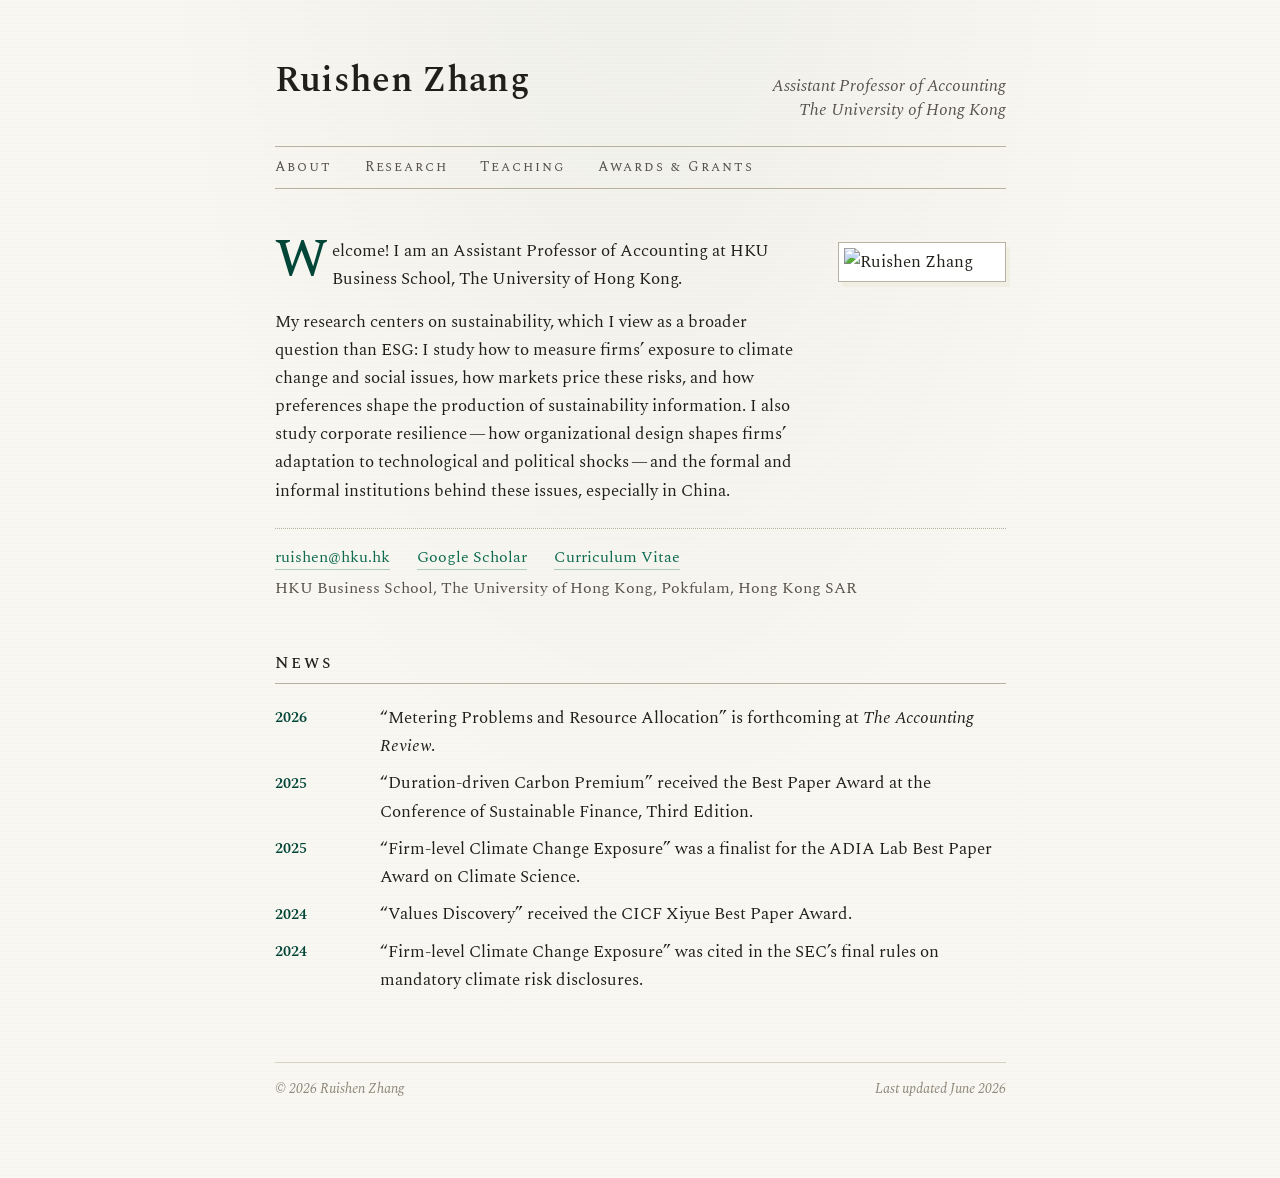
==== index.html @ 9229cea9 "Split bio onto About page; landing page now shows short first-person research summary" ====
<!DOCTYPE html>
<html lang="en">
<head>
<meta charset="utf-8">
<meta name="viewport" content="width=device-width, initial-scale=1">
<title>Ruishen Zhang — Assistant Professor of Accounting, HKU</title>
<meta name="description" content="Ruishen Zhang is an Assistant Professor of Accounting at HKU Business School, The University of Hong Kong. Research on sustainability, climate and social exposure measurement, ESG risk pricing, and corporate resilience.">
<link rel="icon" href="assets/favicon.svg" type="image/svg+xml">
<link rel="preconnect" href="https://fonts.googleapis.com">
<link rel="preconnect" href="https://fonts.gstatic.com" crossorigin>
<link href="https://fonts.googleapis.com/css2?family=Spectral:ital,wght@0,400;0,500;0,600;1,400;1,500&family=Spectral+SC:wght@400;500;600&display=swap" rel="stylesheet">
<link rel="stylesheet" href="styles.css">
</head>
<body>
<div class="sheet">

<header>
  <div class="masthead">
    <h1 class="name"><a href="index.html">Ruishen Zhang</a></h1>
    <p class="affiliation">Assistant Professor of Accounting<br>The University of Hong Kong</p>
  </div>
  <nav class="primary" aria-label="Primary">
    <a href="about.html">About</a>
    <a href="research.html">Research</a>
    <a href="teaching.html">Teaching</a>
    <a href="awards.html">Awards&nbsp;&amp;&nbsp;Grants</a>
  </nav>
</header>

<main>

<section class="block">
  <div class="lede">
    <div class="bio">
      <p class="opener">Welcome! I am an Assistant Professor of Accounting at HKU Business
      School, The University of Hong Kong.</p>

      <p>My research centers on sustainability, which I view as a broader question than ESG:
      I study how to measure firms&rsquo; exposure to climate change and social issues, how
      markets price these risks, and how preferences shape the production of sustainability
      information. I also study corporate resilience&thinsp;&mdash;&thinsp;how organizational
      design shapes firms&rsquo; adaptation to technological and political
      shocks&thinsp;&mdash;&thinsp;and the formal and informal institutions behind these
      issues, especially in China.</p>
    </div>

    <figure class="portrait">
      <img src="assets/portrait.jpg" alt="Ruishen Zhang">
    </figure>
  </div>

  <div class="contact-line">
    <span><a href="mailto:ruishen@hku.hk">ruishen@hku.hk</a></span>
    <span><a href="https://scholar.google.nl/citations?hl=en&amp;user=lLaJq9oAAAAJ" rel="noopener">Google&nbsp;Scholar</a></span>
    <span><a href="assets/Ruishen_Zhang_CV.pdf">Curriculum&nbsp;Vitae</a></span>
    <span>HKU Business School, The University of Hong Kong, Pokfulam, Hong&nbsp;Kong&nbsp;SAR</span>
  </div>
</section>

<section class="block">
  <h2>News</h2>
  <dl class="dated">
    <dt>2026</dt>
    <dd>&ldquo;Metering Problems and Resource Allocation&rdquo; is forthcoming at
      <em class="journal">The Accounting Review</em>.</dd>
    <dt>2025</dt>
    <dd>&ldquo;Duration-driven Carbon Premium&rdquo; received the Best Paper Award at the
      Conference of Sustainable Finance, Third Edition.</dd>
    <dt>2025</dt>
    <dd>&ldquo;Firm-level Climate Change Exposure&rdquo; was a finalist for the ADIA Lab Best
      Paper Award on Climate Science.</dd>
    <dt>2024</dt>
    <dd>&ldquo;Values Discovery&rdquo; received the CICF Xiyue Best Paper Award.</dd>
    <dt>2024</dt>
    <dd>&ldquo;Firm-level Climate Change Exposure&rdquo; was cited in the SEC&rsquo;s final
      rules on mandatory climate risk disclosures.</dd>
  </dl>
</section>

</main>

<footer>
  <span>&copy; 2026 Ruishen Zhang</span>
  <span>Last updated June 2026</span>
</footer>

</div>
</body>
</html>
---- styles.css ----
/* ==========================================================================
   ruishenzhang.com — editorial stylesheet
   Typeset to echo a LaTeX CV: Spectral serif, small-caps section heads,
   hairline rules, warm paper ground, HKU deep green as the single accent.
   ========================================================================== */

:root {
  --paper: #f9f7f1;
  --paper-deep: #f1eee4;
  --ink: #211f1a;
  --ink-soft: #57534a;
  --ink-faint: #8d877a;
  --green: #024638;        /* HKU deep green */
  --green-bright: #0d6b50;
  --rule: #d9d3c4;
  --rule-strong: #b9b2a0;
  --serif: "Spectral", "Palatino Linotype", Palatino, Georgia, serif;
  --caps: "Spectral SC", "Spectral", Palatino, Georgia, serif;
  --measure: 46rem;
}

* { margin: 0; padding: 0; box-sizing: border-box; }

html { font-size: 17px; }

body {
  font-family: var(--serif);
  font-weight: 400;
  color: var(--ink);
  background-color: var(--paper);
  /* faint paper grain */
  background-image:
    radial-gradient(ellipse at 50% -20%, rgba(2, 70, 56, 0.045), transparent 55%),
    repeating-linear-gradient(0deg, transparent 0 2px, rgba(33, 31, 26, 0.008) 2px 4px);
  line-height: 1.65;
  -webkit-font-smoothing: antialiased;
  text-rendering: optimizeLegibility;
}

::selection { background: var(--green); color: var(--paper); }

.sheet {
  max-width: var(--measure);
  margin: 0 auto;
  padding: 3.5rem 1.5rem 4.5rem;
}

/* ---------- masthead ------------------------------------------------- */

.masthead {
  display: flex;
  flex-wrap: wrap;
  align-items: baseline;
  justify-content: space-between;
  gap: 0.25rem 2rem;
  animation: rise 0.7s cubic-bezier(0.22, 1, 0.36, 1) both;
}

.masthead .name {
  font-size: 2.1rem;
  font-weight: 600;
  letter-spacing: 0.01em;
  line-height: 1.15;
}

.masthead .name a { color: var(--ink); text-decoration: none; }
.masthead .name a:hover { color: var(--green); }

.masthead .affiliation {
  font-style: italic;
  color: var(--ink-soft);
  font-size: 0.98rem;
  line-height: 1.45;
  text-align: right;
}

@media (max-width: 620px) {
  .masthead .affiliation { text-align: left; }
}

/* ---------- navigation ------------------------------------------------ */

nav.primary {
  margin-top: 1.4rem;
  border-top: 1px solid var(--rule-strong);
  border-bottom: 1px solid var(--rule-strong);
  padding: 0.55rem 0;
  display: flex;
  flex-wrap: wrap;
  gap: 0.2rem 1.9rem;
  animation: rise 0.7s 0.08s cubic-bezier(0.22, 1, 0.36, 1) both;
}

nav.primary a {
  font-family: var(--caps);
  font-size: 0.82rem;
  letter-spacing: 0.14em;
  text-decoration: none;
  color: var(--ink-soft);
  transition: color 0.18s ease;
}

nav.primary a:hover { color: var(--green-bright); }

nav.primary a[aria-current="page"] {
  color: var(--green);
  border-bottom: 2px solid var(--green);
  padding-bottom: 0.1rem;
}

/* ---------- sections --------------------------------------------------- */

main { display: block; }

section.block {
  margin-top: 2.8rem;
  animation: rise 0.7s cubic-bezier(0.22, 1, 0.36, 1) both;
}

section.block:nth-of-type(1) { animation-delay: 0.16s; }
section.block:nth-of-type(2) { animation-delay: 0.26s; }
section.block:nth-of-type(3) { animation-delay: 0.36s; }
section.block:nth-of-type(4) { animation-delay: 0.44s; }
section.block:nth-of-type(5) { animation-delay: 0.52s; }

h2 {
  font-family: var(--caps);
  font-weight: 500;
  font-size: 1.02rem;
  letter-spacing: 0.16em;
  color: var(--ink);
  border-bottom: 1px solid var(--rule-strong);
  padding-bottom: 0.35rem;
  margin-bottom: 1.15rem;
}

h2 .annus {
  float: right;
  font-family: var(--serif);
  font-style: italic;
  font-size: 0.85rem;
  letter-spacing: 0;
  color: var(--ink-faint);
}

/* ---------- about page ------------------------------------------------- */

.lede {
  display: flex;
  gap: 2.2rem;
  align-items: flex-start;
}

.lede .bio { flex: 1 1 auto; }

.bio p + p { margin-top: 0.9rem; }

.bio .opener::first-letter {
  font-size: 3.1em;
  line-height: 0.82;
  float: left;
  padding-right: 0.09em;
  padding-top: 0.04em;
  font-weight: 500;
  color: var(--green);
}

figure.portrait {
  flex: 0 0 168px;
  margin-top: 0.3rem;
}

figure.portrait img {
  width: 168px;
  display: block;
  border: 1px solid var(--rule-strong);
  padding: 5px;
  background: #fff;
  box-shadow: 4px 5px 0 var(--paper-deep);
}

figure.portrait .monogram {
  width: 168px;
  height: 200px;
  display: flex;
  align-items: center;
  justify-content: center;
  border: 1px solid var(--rule-strong);
  background:
    linear-gradient(150deg, rgba(2, 70, 56, 0.06), transparent 60%),
    #fff;
  box-shadow: 4px 5px 0 var(--paper-deep);
  font-family: var(--caps);
  font-size: 3rem;
  letter-spacing: 0.08em;
  color: var(--green);
}

figure.portrait figcaption {
  margin-top: 0.45rem;
  font-size: 0.78rem;
  font-style: italic;
  color: var(--ink-faint);
  text-align: center;
}

.contact-line {
  margin-top: 1.4rem;
  padding-top: 0.9rem;
  border-top: 1px dotted var(--rule-strong);
  font-size: 0.92rem;
  color: var(--ink-soft);
  display: flex;
  flex-wrap: wrap;
  gap: 0.3rem 1.6rem;
}

.contact-line a { white-space: nowrap; }

/* ---------- entries (papers, courses, awards) -------------------------- */

.entry { margin-bottom: 1.45rem; }
.entry:last-child { margin-bottom: 0; }

.entry .title {
  font-weight: 600;
  font-size: 1.02rem;
}

.entry .title a { color: var(--ink); }
.entry .title a:hover { color: var(--green-bright); }

.entry .outlet {
  font-style: italic;
  color: var(--green);
}

.entry .meta {
  color: var(--ink-soft);
  font-size: 0.95rem;
}

.entry ul.notes {
  margin: 0.35rem 0 0 1.1rem;
  list-style: none;
}

.entry ul.notes li {
  position: relative;
  font-size: 0.92rem;
  color: var(--ink-soft);
  padding-left: 0.9rem;
}

.entry ul.notes li::before {
  content: "–";
  position: absolute;
  left: 0;
  color: var(--green-bright);
}

.entry .links {
  display: inline-flex;
  gap: 0.9rem;
  margin-top: 0.15rem;
}

.entry .links a,
a.tag {
  font-family: var(--caps);
  font-size: 0.74rem;
  letter-spacing: 0.13em;
  color: var(--green-bright);
  text-decoration: none;
  border-bottom: 1px solid rgba(13, 107, 80, 0.35);
  transition: border-color 0.18s ease, color 0.18s ease;
}

.entry .links a:hover,
a.tag:hover { color: var(--green); border-bottom-color: var(--green); }

/* dated lists (news, awards, teaching) */

dl.dated { display: grid; grid-template-columns: 6.2rem 1fr; row-gap: 0.55rem; }

dl.dated dt {
  font-weight: 600;
  font-size: 0.9rem;
  color: var(--green);
  letter-spacing: 0.02em;
  padding-top: 0.08rem;
}

dl.dated dd { color: var(--ink); }
dl.dated dd .sub { display: block; font-size: 0.9rem; font-style: italic; color: var(--ink-soft); }

/* ---------- generic ----------------------------------------------------- */

a { color: var(--green-bright); text-decoration: none; border-bottom: 1px solid rgba(13, 107, 80, 0.3); transition: border-color 0.18s ease, color 0.18s ease; }
a:hover { color: var(--green); border-bottom-color: var(--green); }

nav.primary a, .masthead a { border-bottom: none; }

em.journal { color: inherit; }

footer {
  margin-top: 4rem;
  border-top: 1px solid var(--rule);
  padding-top: 0.9rem;
  font-size: 0.82rem;
  font-style: italic;
  color: var(--ink-faint);
  display: flex;
  justify-content: space-between;
  flex-wrap: wrap;
  gap: 0.5rem;
}

footer a { color: var(--ink-faint); border-bottom-color: var(--rule-strong); }
footer a:hover { color: var(--green); }

@keyframes rise {
  from { opacity: 0; transform: translateY(14px); }
  to   { opacity: 1; transform: translateY(0); }
}

@media (prefers-reduced-motion: reduce) {
  .masthead, nav.primary, section.block { animation: none; }
}

@media (max-width: 620px) {
  html { font-size: 16px; }
  .sheet { padding-top: 2.2rem; }
  .lede { flex-direction: column-reverse; }
  figure.portrait { margin: 0 auto; }
  dl.dated { grid-template-columns: 4.6rem 1fr; }
  h2 .annus { float: none; display: block; }
}
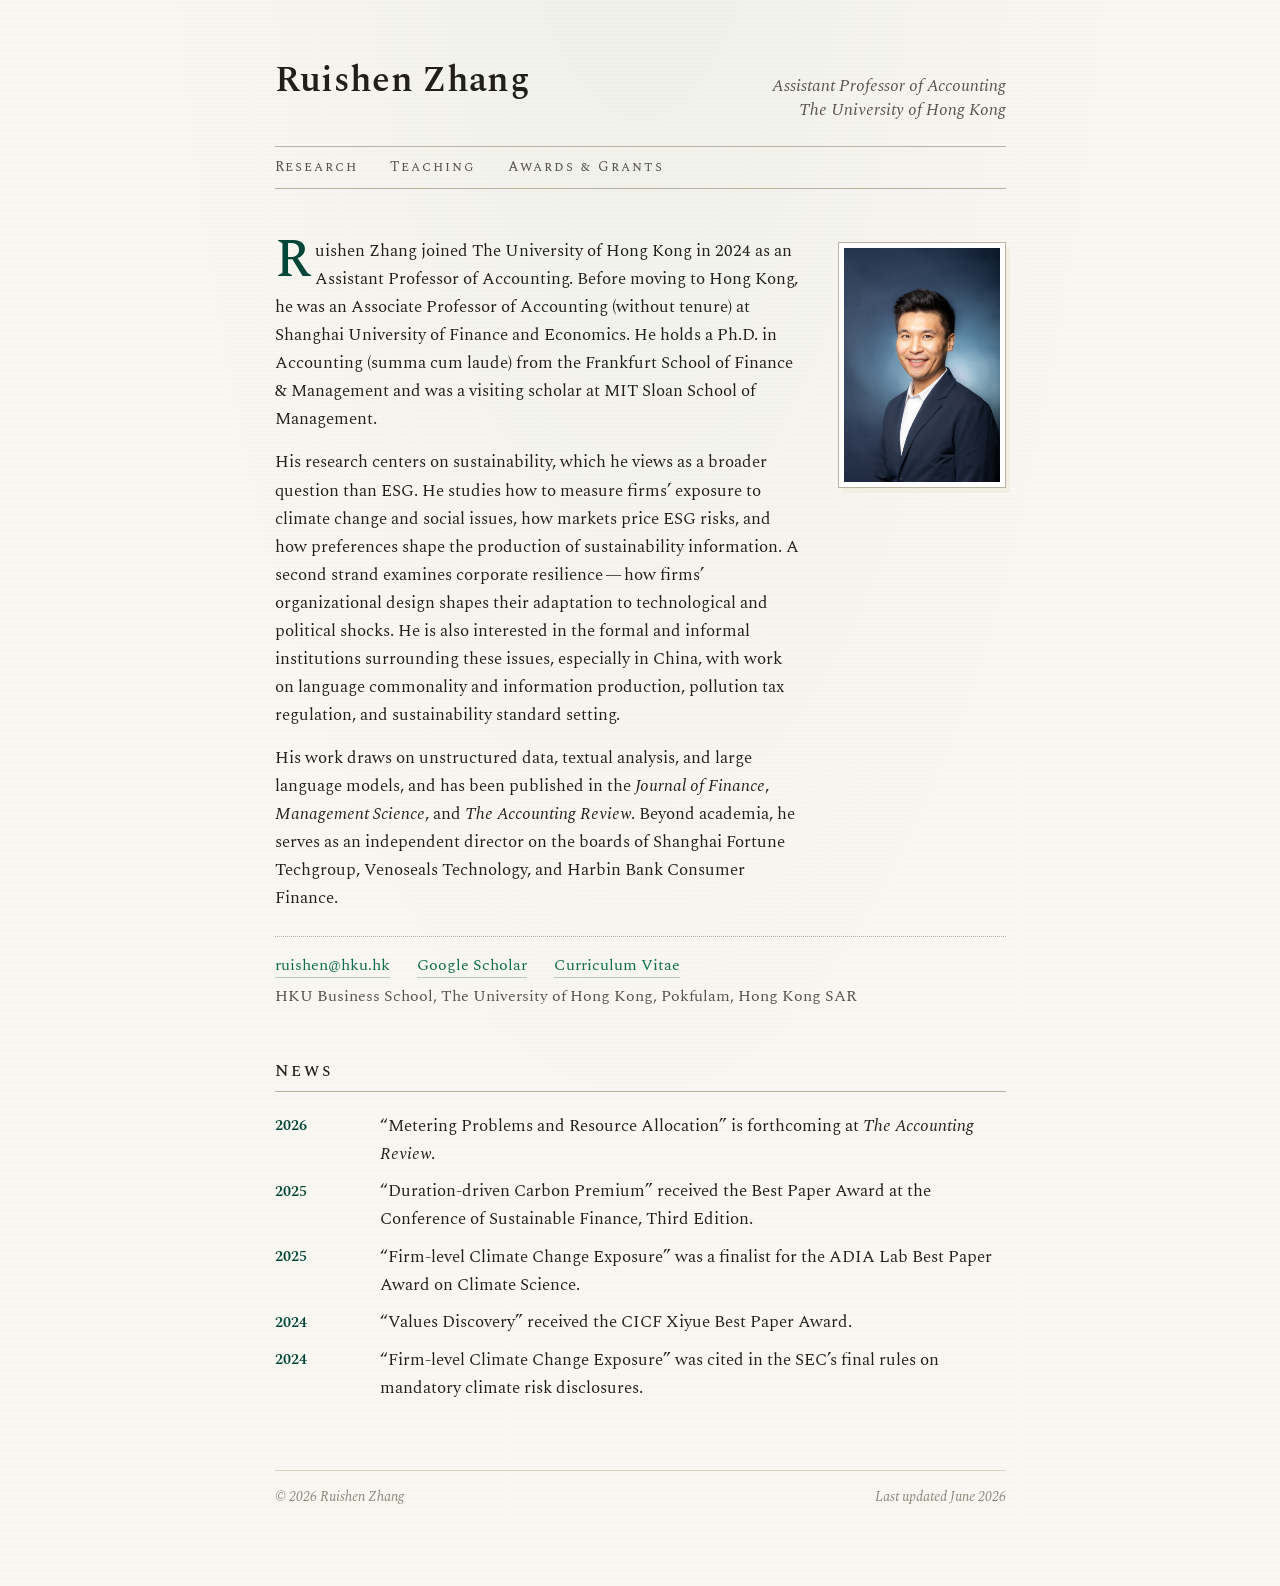
==== commit eb2c9aac: "Revise per feedback: two-line title, sharpened research summary, combined Research page with SSRN/da" ====
--- a/index.html
+++ b/index.html
@@ -20,7 +20,6 @@
     <p class="affiliation">Assistant Professor of Accounting<br>The University of Hong Kong</p>
   </div>
   <nav class="primary" aria-label="Primary">
-    <a href="about.html">About</a>
     <a href="research.html">Research</a>
     <a href="teaching.html">Teaching</a>
     <a href="awards.html">Awards&nbsp;&amp;&nbsp;Grants</a>
@@ -32,16 +31,26 @@
 <section class="block">
   <div class="lede">
     <div class="bio">
-      <p class="opener">Welcome! I am an Assistant Professor of Accounting at HKU Business
-      School, The University of Hong Kong.</p>
+      <p class="opener">Ruishen Zhang joined The University of Hong Kong in 2024 as an Assistant
+      Professor of Accounting. Before moving to Hong Kong, he was an Associate Professor of
+      Accounting (without tenure) at Shanghai University of Finance and Economics. He holds a
+      Ph.D. in Accounting (summa cum laude) from the Frankfurt School of Finance &amp; Management
+      and was a visiting scholar at MIT Sloan School of Management.</p>
 
-      <p>My research centers on sustainability, which I view as a broader question than ESG:
-      I study how to measure firms&rsquo; exposure to climate change and social issues, how
-      markets price these risks, and how preferences shape the production of sustainability
-      information. I also study corporate resilience&thinsp;&mdash;&thinsp;how organizational
-      design shapes firms&rsquo; adaptation to technological and political
-      shocks&thinsp;&mdash;&thinsp;and the formal and informal institutions behind these
-      issues, especially in China.</p>
+      <p>His research centers on sustainability, which he views as a broader question than ESG.
+      He studies how to measure firms&rsquo; exposure to climate change and social issues, how
+      markets price ESG risks, and how preferences shape the production of sustainability
+      information. A second strand examines corporate resilience&thinsp;&mdash;&thinsp;how
+      firms&rsquo; organizational design shapes their adaptation to technological and political
+      shocks. He is also interested in the formal and informal institutions surrounding these
+      issues, especially in China, with work on language commonality and information production,
+      pollution tax regulation, and sustainability standard setting.</p>
+
+      <p>His work draws on unstructured data, textual analysis, and large language models, and
+      has been published in the <em class="journal">Journal of Finance</em>,
+      <em class="journal">Management Science</em>, and <em class="journal">The Accounting
+      Review</em>. Beyond academia, he serves as an independent director on the boards of
+      Shanghai Fortune Techgroup, Venoseals Technology, and Harbin Bank Consumer Finance.</p>
     </div>
 
     <figure class="portrait">
--- a/styles.css
+++ b/styles.css
@@ -153,9 +153,9 @@
 
 .lede .bio { flex: 1 1 auto; }
 
-.bio p + p { margin-top: 0.9rem; }
-
-.bio .opener::first-letter {
+.lede .bio p + p { margin-top: 0.9rem; }
+
+.lede .bio .opener::first-letter {
   font-size: 3.1em;
   line-height: 0.82;
   float: left;
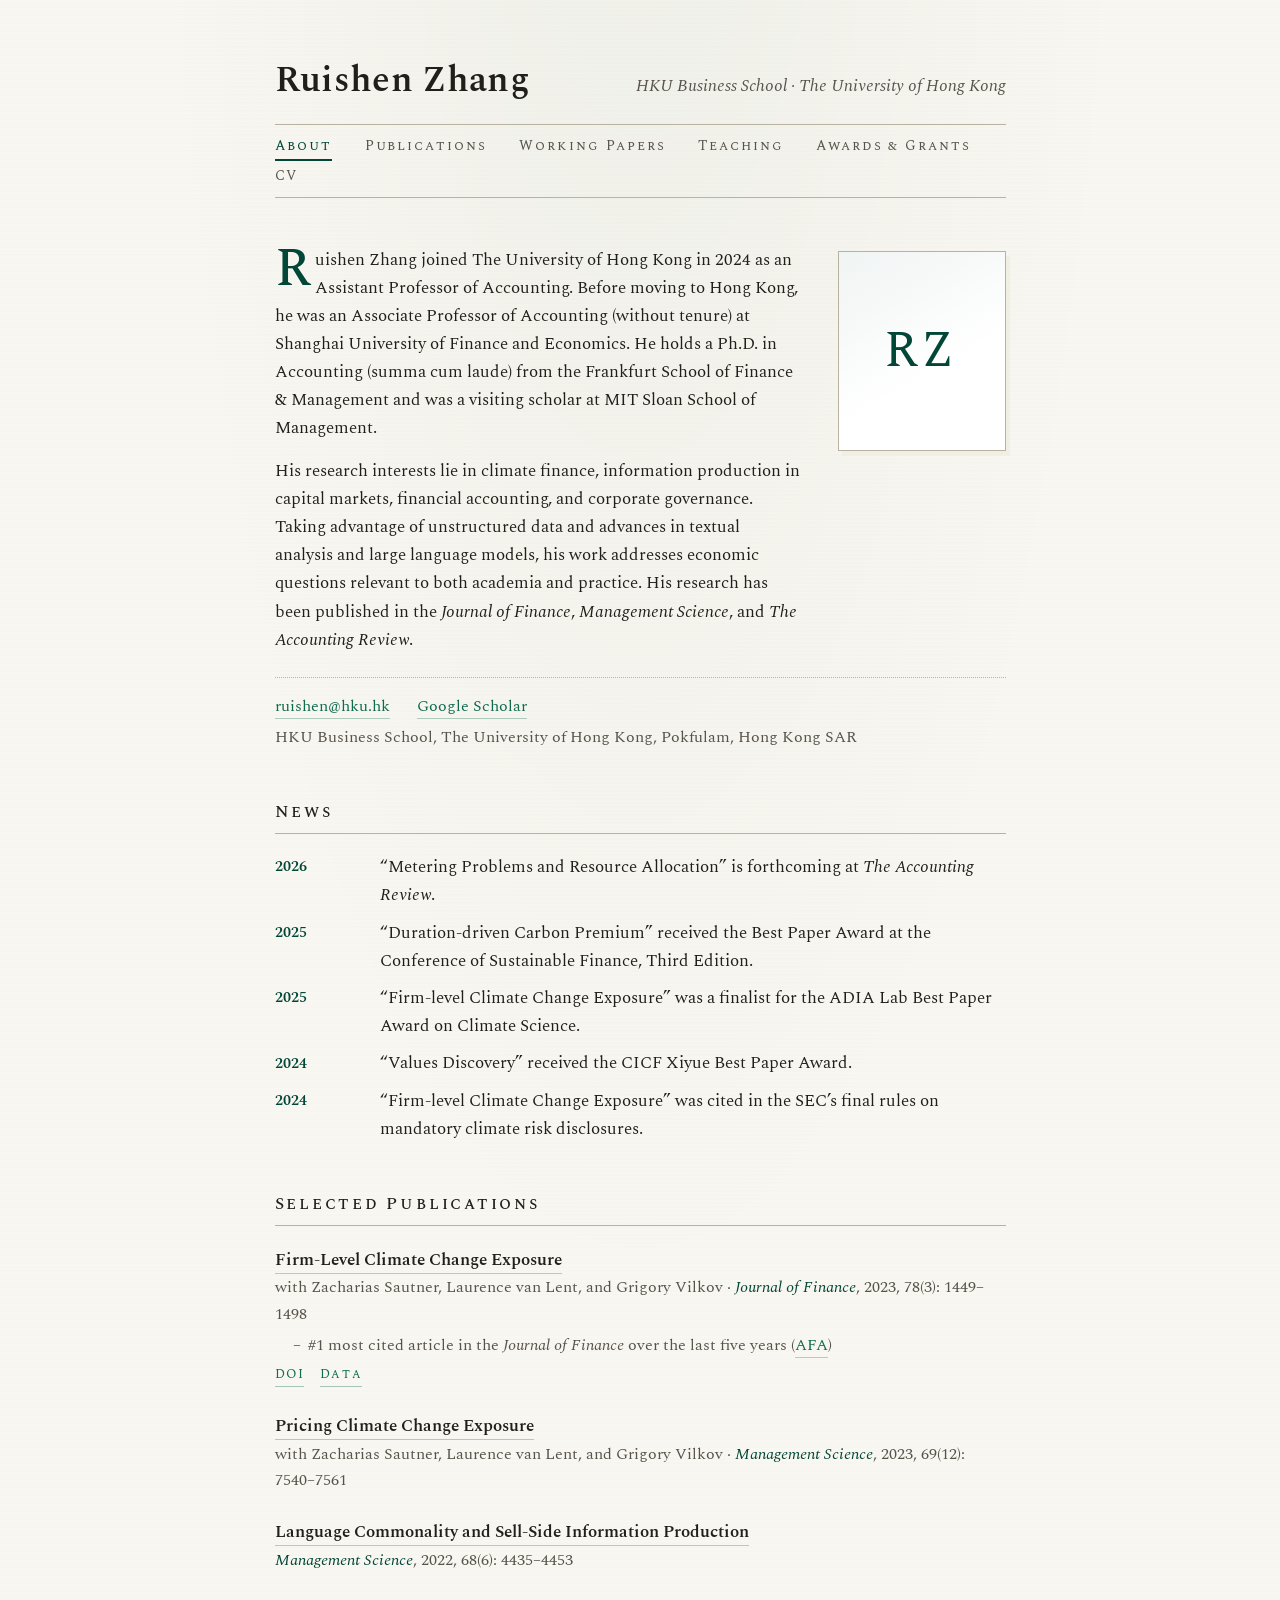
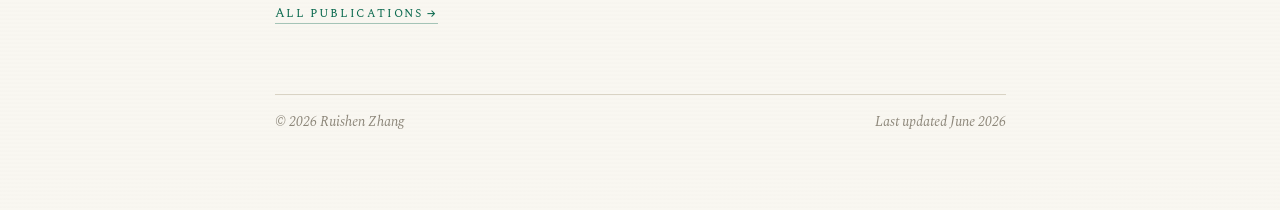
==== commit 0be5181e: "Use generic HKU Business School address" ====
--- a/index.html
+++ b/index.html
@@ -4,7 +4,7 @@
 <meta charset="utf-8">
 <meta name="viewport" content="width=device-width, initial-scale=1">
 <title>Ruishen Zhang — Assistant Professor of Accounting, HKU</title>
-<meta name="description" content="Ruishen Zhang is an Assistant Professor of Accounting at HKU Business School, The University of Hong Kong. Research on sustainability, climate and social exposure measurement, ESG risk pricing, and corporate resilience.">
+<meta name="description" content="Ruishen Zhang is an Assistant Professor of Accounting at HKU Business School, The University of Hong Kong. Research on climate finance, information production in capital markets, and corporate governance.">
 <link rel="icon" href="assets/favicon.svg" type="image/svg+xml">
 <link rel="preconnect" href="https://fonts.googleapis.com">
 <link rel="preconnect" href="https://fonts.gstatic.com" crossorigin>
@@ -17,12 +17,15 @@
 <header>
   <div class="masthead">
     <h1 class="name"><a href="index.html">Ruishen Zhang</a></h1>
-    <p class="affiliation">Assistant Professor of Accounting<br>The University of Hong Kong</p>
+    <p class="affiliation">HKU Business School &middot; The University of Hong Kong</p>
   </div>
   <nav class="primary" aria-label="Primary">
-    <a href="research.html">Research</a>
+    <a href="index.html" aria-current="page">About</a>
+    <a href="publications.html">Publications</a>
+    <a href="working-papers.html">Working&nbsp;Papers</a>
     <a href="teaching.html">Teaching</a>
     <a href="awards.html">Awards&nbsp;&amp;&nbsp;Grants</a>
+    <a href="assets/Ruishen_Zhang_CV.pdf">CV</a>
   </nav>
 </header>
 
@@ -37,31 +40,24 @@
       Ph.D. in Accounting (summa cum laude) from the Frankfurt School of Finance &amp; Management
       and was a visiting scholar at MIT Sloan School of Management.</p>
 
-      <p>His research centers on sustainability, which he views as a broader question than ESG.
-      He studies how to measure firms&rsquo; exposure to climate change and social issues, how
-      markets price ESG risks, and how preferences shape the production of sustainability
-      information. A second strand examines corporate resilience&thinsp;&mdash;&thinsp;how
-      firms&rsquo; organizational design shapes their adaptation to technological and political
-      shocks. He is also interested in the formal and informal institutions surrounding these
-      issues, especially in China, with work on language commonality and information production,
-      pollution tax regulation, and sustainability standard setting.</p>
-
-      <p>His work draws on unstructured data, textual analysis, and large language models, and
-      has been published in the <em class="journal">Journal of Finance</em>,
-      <em class="journal">Management Science</em>, and <em class="journal">The Accounting
-      Review</em>. Beyond academia, he serves as an independent director on the boards of
-      Shanghai Fortune Techgroup, Venoseals Technology, and Harbin Bank Consumer Finance.</p>
+      <p>His research interests lie in climate finance, information production in capital
+      markets, financial accounting, and corporate governance. Taking advantage of unstructured
+      data and advances in textual analysis and large language models, his work addresses
+      economic questions relevant to both academia and practice. His research has been published
+      in the <em class="journal">Journal of Finance</em>, <em class="journal">Management
+      Science</em>, and <em class="journal">The Accounting Review</em>.</p>
     </div>
 
     <figure class="portrait">
-      <img src="assets/portrait.jpg" alt="Ruishen Zhang">
+      <!-- To use a photo: drop portrait.jpg into assets/ and replace the div below with
+           <img src="assets/portrait.jpg" alt="Ruishen Zhang"> -->
+      <div class="monogram">RZ</div>
     </figure>
   </div>
 
   <div class="contact-line">
     <span><a href="mailto:ruishen@hku.hk">ruishen@hku.hk</a></span>
     <span><a href="https://scholar.google.nl/citations?hl=en&amp;user=lLaJq9oAAAAJ" rel="noopener">Google&nbsp;Scholar</a></span>
-    <span><a href="assets/Ruishen_Zhang_CV.pdf">Curriculum&nbsp;Vitae</a></span>
     <span>HKU Business School, The University of Hong Kong, Pokfulam, Hong&nbsp;Kong&nbsp;SAR</span>
   </div>
 </section>
@@ -86,6 +82,37 @@
   </dl>
 </section>
 
+<section class="block">
+  <h2>Selected Publications</h2>
+
+  <div class="entry">
+    <div class="title"><a href="https://doi.org/10.1111/jofi.13219" rel="noopener">Firm-Level Climate Change Exposure</a></div>
+    <div class="meta">with Zacharias Sautner, Laurence van Lent, and Grigory Vilkov &middot;
+      <span class="outlet">Journal of Finance</span>, 2023, 78(3): 1449&ndash;1498</div>
+    <ul class="notes">
+      <li>#1 most cited article in the <em>Journal of Finance</em> over the last five years
+        (<a href="https://afajof.org/most-cited-recent-articles/" rel="noopener">AFA</a>)</li>
+    </ul>
+    <div class="links">
+      <a href="https://doi.org/10.1111/jofi.13219" rel="noopener">DOI</a>
+      <a href="https://osf.io/fd6jq/" rel="noopener">Data</a>
+    </div>
+  </div>
+
+  <div class="entry">
+    <div class="title"><a href="https://doi.org/10.1287/mnsc.2023.4686" rel="noopener">Pricing Climate Change Exposure</a></div>
+    <div class="meta">with Zacharias Sautner, Laurence van Lent, and Grigory Vilkov &middot;
+      <span class="outlet">Management Science</span>, 2023, 69(12): 7540&ndash;7561</div>
+  </div>
+
+  <div class="entry">
+    <div class="title"><a href="https://doi.org/10.1287/mnsc.2021.4059" rel="noopener">Language Commonality and Sell-Side Information Production</a></div>
+    <div class="meta"><span class="outlet">Management Science</span>, 2022, 68(6): 4435&ndash;4453</div>
+  </div>
+
+  <p style="margin-top:1.2rem"><a class="tag" href="publications.html">All publications &rarr;</a></p>
+</section>
+
 </main>
 
 <footer>
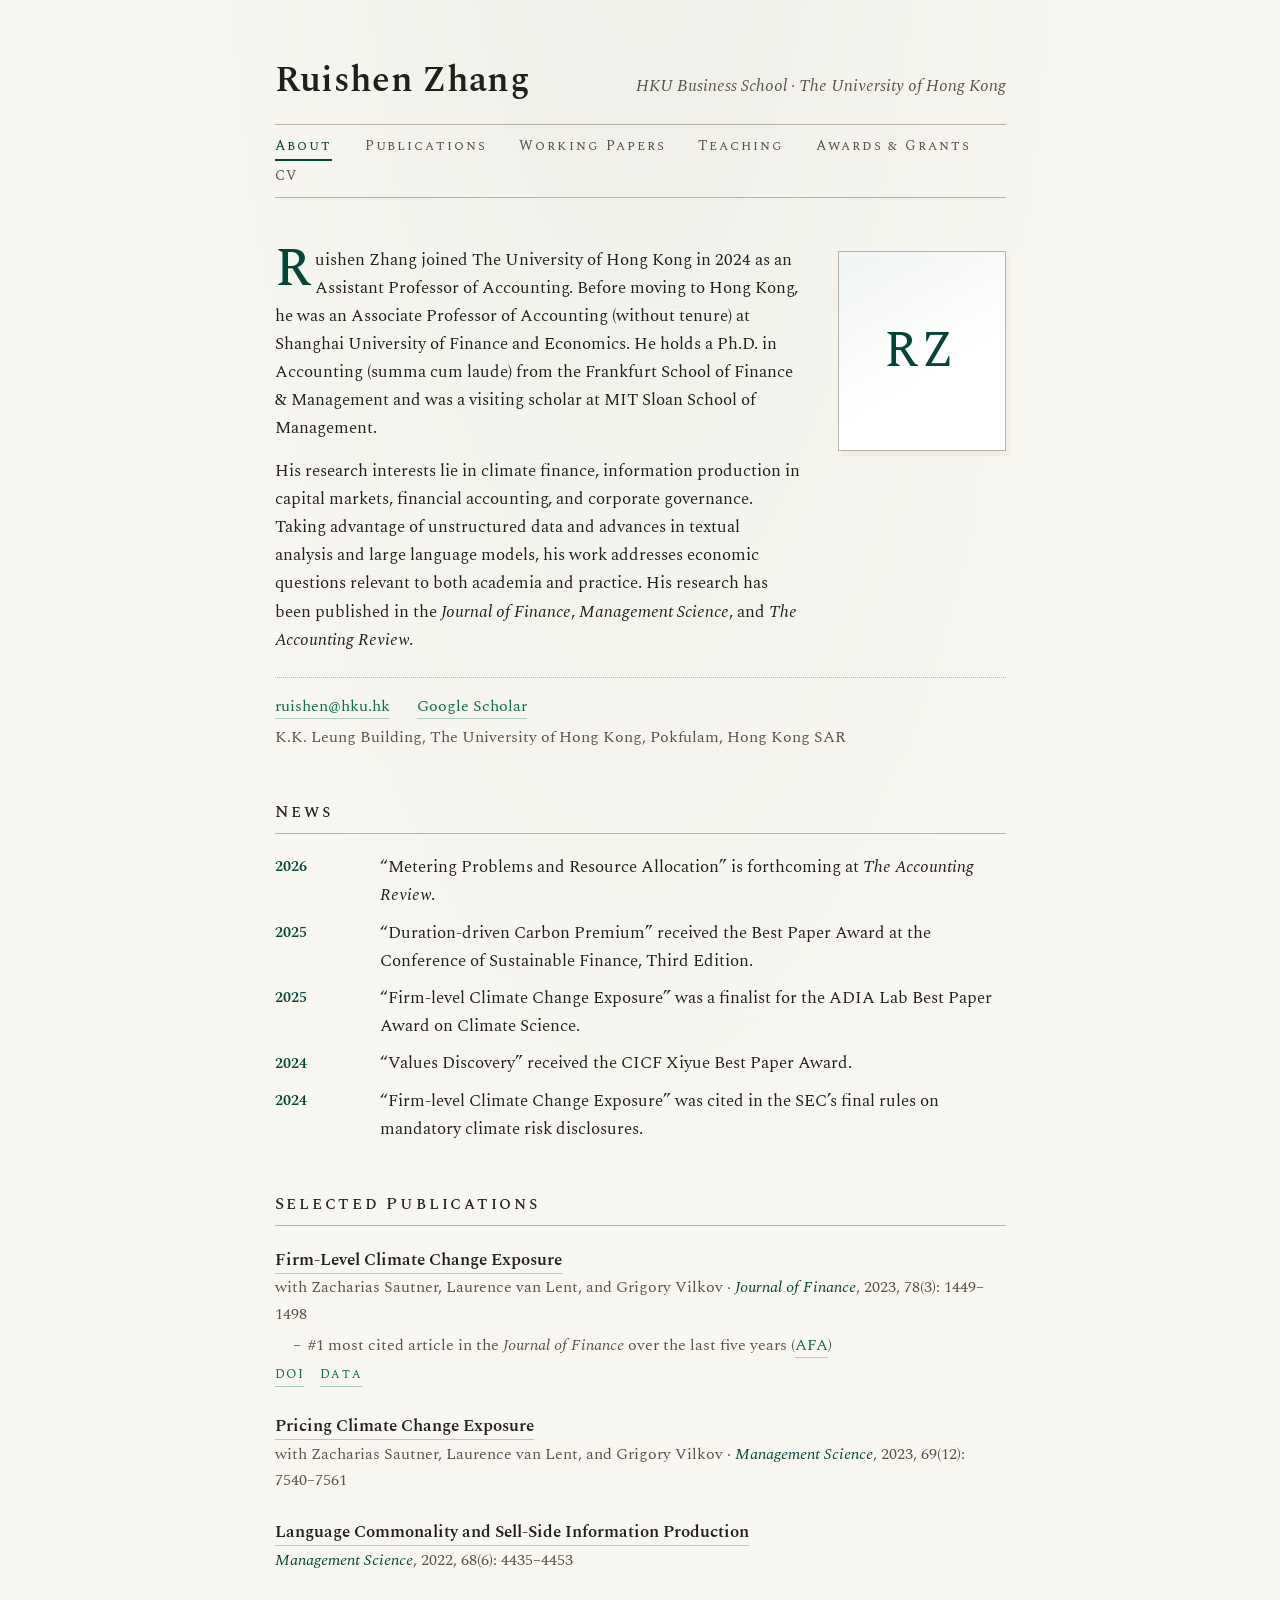
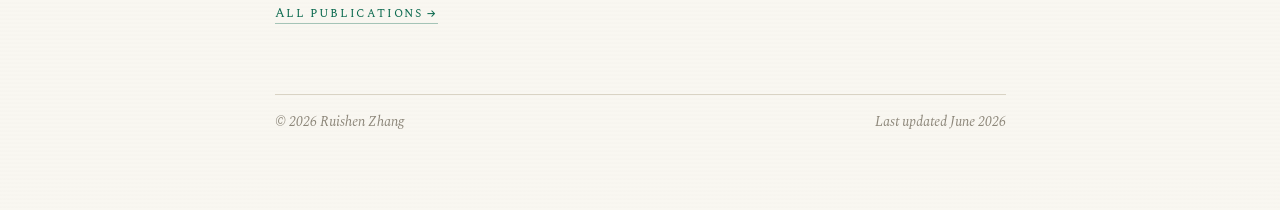
==== commit 1ca8d71b: "Personal academic website for ruishenzhang.com" ====
--- a/index.html
+++ b/index.html
@@ -58,7 +58,7 @@
   <div class="contact-line">
     <span><a href="mailto:ruishen@hku.hk">ruishen@hku.hk</a></span>
     <span><a href="https://scholar.google.nl/citations?hl=en&amp;user=lLaJq9oAAAAJ" rel="noopener">Google&nbsp;Scholar</a></span>
-    <span>HKU Business School, The University of Hong Kong, Pokfulam, Hong&nbsp;Kong&nbsp;SAR</span>
+    <span>K.K. Leung Building, The University of Hong Kong, Pokfulam, Hong&nbsp;Kong&nbsp;SAR</span>
   </div>
 </section>
 
--- a/styles.css
+++ b/styles.css
@@ -70,12 +70,6 @@
   font-style: italic;
   color: var(--ink-soft);
   font-size: 0.98rem;
-  line-height: 1.45;
-  text-align: right;
-}
-
-@media (max-width: 620px) {
-  .masthead .affiliation { text-align: left; }
 }
 
 /* ---------- navigation ------------------------------------------------ */
